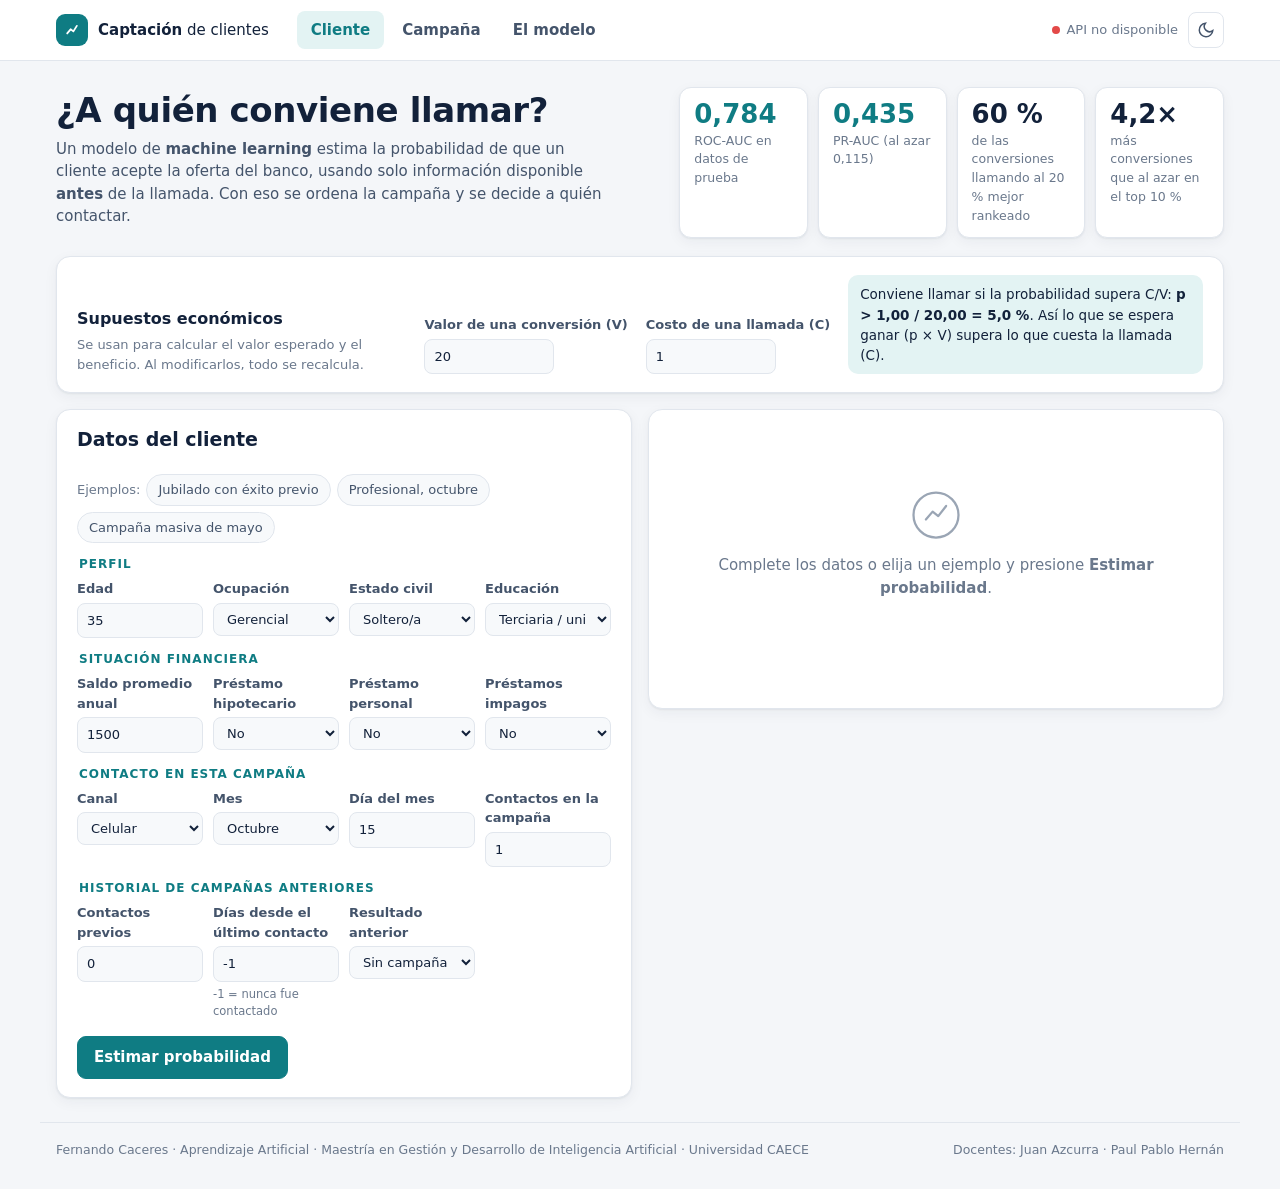
==== app/web/index.html @ a5e3975e "Add custom web frontend served by the API, Render blueprint and verified Docker setup Co-Authored-By" ====
<!doctype html>
<html lang="es">
<head>
<meta charset="utf-8">
<meta name="viewport" content="width=device-width, initial-scale=1">
<title>Captación de clientes</title>
<meta name="description" content="Demo del modelo pre-contacto que prioriza a qué clientes llamar en una campaña de marketing bancario. TP Final Aprendizaje Artificial, CAECE.">
<link rel="icon" href="data:image/svg+xml,%3Csvg xmlns='http://www.w3.org/2000/svg' viewBox='0 0 32 32'%3E%3Crect width='32' height='32' rx='8' fill='%230f7c83'/%3E%3Cpath d='M9 21l5-6 4 3 5-8' stroke='white' stroke-width='2.6' fill='none' stroke-linecap='round' stroke-linejoin='round'/%3E%3C/svg%3E">
<link rel="stylesheet" href="styles.css">
<script src="config.js"></script>
</head>
<body>
<header class="topbar">
  <div class="wrap topbar-inner">
    <a class="brand" href="#cliente">
      <span class="logo" aria-hidden="true"><svg viewBox="0 0 32 32"><path d="M9 21l5-6 4 3 5-8"/></svg></span>
      <span><b>Captación</b> de clientes</span>
    </a>
    <nav class="tabs" role="tablist" aria-label="Secciones">
      <button role="tab" data-tab="cliente" aria-selected="true">Cliente</button>
      <button role="tab" data-tab="campana" aria-selected="false">Campaña</button>
      <button role="tab" data-tab="modelo" aria-selected="false">El modelo</button>
    </nav>
    <div class="top-actions">
      <span id="api-status" class="api-status" title="Estado de la API"><i></i><span>Conectando…</span></span>
      <button id="theme-toggle" class="icon-btn" aria-label="Cambiar tema claro/oscuro" title="Tema">
        <svg viewBox="0 0 24 24"><path d="M21 12.8A9 9 0 1 1 11.2 3a7 7 0 0 0 9.8 9.8z"/></svg>
      </button>
    </div>
  </div>
</header>

<main class="wrap">
  <section class="intro">
    <div>
      <h1>¿A quién conviene llamar?</h1>
      <p>Un modelo de <b>machine learning</b> estima la probabilidad de que un cliente acepte la oferta del banco,
         usando solo información disponible <b>antes</b> de la llamada. Con eso se ordena la campaña y se decide a quién contactar.</p>
    </div>
    <div class="kpis" id="kpis" aria-label="Resultados del modelo en datos de prueba"></div>
  </section>

  <section class="assumptions card" aria-label="Supuestos económicos">
    <div>
      <h2>Supuestos económicos</h2>
      <p class="muted">Se usan para calcular el valor esperado y el beneficio. Al modificarlos, todo se recalcula.</p>
    </div>
    <label class="field compact">Valor de una conversión (V)
      <input type="number" id="v-value" min="0.1" step="1" value="20"></label>
    <label class="field compact">Costo de una llamada (C)
      <input type="number" id="c-value" min="0.01" step="0.5" value="1"></label>
    <div class="rule" id="rule-text"></div>
  </section>

  <!-- ===================== CLIENTE ===================== -->
  <section id="tab-cliente" class="tab-panel" role="tabpanel">
    <div class="grid-2">
      <form id="client-form" class="card" autocomplete="off">
        <div class="card-head">
          <h2>Datos del cliente</h2>
          <div class="presets" aria-label="Ejemplos">
            <span class="muted">Ejemplos:</span>
            <button type="button" class="chip" data-preset="exito">Jubilado con éxito previo</button>
            <button type="button" class="chip" data-preset="profesional">Profesional, octubre</button>
            <button type="button" class="chip" data-preset="masiva">Campaña masiva de mayo</button>
          </div>
        </div>

        <fieldset><legend>Perfil</legend>
          <div class="fields">
            <label class="field">Edad<input type="number" name="age" min="18" max="100" value="35" required></label>
            <label class="field">Ocupación<select name="job" data-levels="job"></select></label>
            <label class="field">Estado civil<select name="marital" data-levels="marital"></select></label>
            <label class="field">Educación<select name="education" data-levels="education"></select></label>
          </div>
        </fieldset>
        <fieldset><legend>Situación financiera</legend>
          <div class="fields">
            <label class="field">Saldo promedio anual<input type="number" name="balance" min="-20000" max="200000" value="1500" required></label>
            <label class="field">Préstamo hipotecario<select name="housing" data-levels="yesno"></select></label>
            <label class="field">Préstamo personal<select name="loan" data-levels="yesno"></select></label>
            <label class="field">Préstamos impagos<select name="default" data-levels="yesno"></select></label>
          </div>
        </fieldset>
        <fieldset><legend>Contacto en esta campaña</legend>
          <div class="fields">
            <label class="field">Canal<select name="contact" data-levels="contact"></select></label>
            <label class="field">Mes<select name="month" data-levels="month"></select></label>
            <label class="field">Día del mes<input type="number" name="day" min="1" max="31" value="15" required></label>
            <label class="field">Contactos en la campaña<input type="number" name="campaign" min="1" max="100" value="1" required></label>
          </div>
        </fieldset>
        <fieldset><legend>Historial de campañas anteriores</legend>
          <div class="fields">
            <label class="field">Contactos previos<input type="number" name="previous" min="0" max="300" value="0" required></label>
            <label class="field">Días desde el último contacto<input type="number" name="pdays" min="-1" max="999" value="-1" required>
              <small>-1 = nunca fue contactado</small></label>
            <label class="field">Resultado anterior<select name="poutcome" data-levels="poutcome"></select></label>
          </div>
        </fieldset>
        <div class="form-actions">
          <button type="submit" class="btn primary">Estimar probabilidad</button>
          <span class="form-error" id="form-error" role="alert"></span>
        </div>
      </form>

      <div class="card result" id="result" aria-live="polite">
        <div class="empty" id="result-empty">
          <svg viewBox="0 0 48 48" aria-hidden="true"><circle cx="24" cy="24" r="20"/><path d="M15 28l6-7 5 4 7-9"/></svg>
          <p>Complete los datos o elija un ejemplo y presione <b>Estimar probabilidad</b>.</p>
        </div>
        <div id="result-body" hidden>
          <div class="hero">
            <div>
              <div class="hero-label">Probabilidad de conversión</div>
              <div class="hero-value" id="r-prob">—</div>
            </div>
            <div class="decision" id="r-decision"></div>
          </div>
          <div class="meter" aria-hidden="true">
            <span class="thr-label" id="r-thr-label"></span>
            <div class="meter-track"><div class="meter-fill" id="r-meter"></div><div class="meter-thr" id="r-thr"></div></div>
            <div class="meter-scale"><span>0 %</span><span>100 %</span></div>
          </div>
          <div class="mini-stats">
            <div><span class="mini-label">Decil</span><span class="mini-value" id="r-decile">—</span><span class="mini-note">1 = 10 % de mejores clientes</span></div>
            <div><span class="mini-label">Valor esperado de llamar</span><span class="mini-value" id="r-ev">—</span><span class="mini-note">p × V − C</span></div>
            <div><span class="mini-label">vs tasa base</span><span class="mini-value" id="r-lift">—</span><span class="mini-note">11,7 % convierte en promedio</span></div>
          </div>
          <h3>¿Por qué? Las 3 variables con más peso</h3>
          <p class="muted small">Contribución SHAP: cuánto empuja cada variable la probabilidad hacia arriba o hacia abajo respecto de un cliente promedio.</p>
          <div id="r-factors" class="factors"></div>
          <p class="explanation" id="r-text"></p>
        </div>
      </div>
    </div>
  </section>

  <!-- ===================== CAMPAÑA ===================== -->
  <section id="tab-campana" class="tab-panel" role="tabpanel" hidden>
    <div class="card">
      <div class="card-head">
        <div>
          <h2>Priorizar una campaña</h2>
          <p class="muted">Suba un CSV con los clientes (mismas columnas que <code>banca_train.csv</code>; separador <code>,</code> o <code>;</code>)
             o use la muestra de 400 clientes reales del conjunto de prueba.</p>
        </div>
        <div class="upload-actions">
          <button type="button" class="btn" id="btn-sample">Usar muestra de ejemplo</button>
          <label class="btn primary file-btn">Subir CSV<input type="file" id="file-input" accept=".csv,text/csv"></label>
        </div>
      </div>
      <p class="form-error" id="batch-error" role="alert"></p>
    </div>

    <div id="campaign-body" hidden>
      <div class="card controls">
        <label class="field grow">% de clientes a llamar (los mejor rankeados)
          <div class="slider-row"><input type="range" id="pct" min="1" max="100" value="20"><output id="pct-out">20 %</output></div>
        </label>
        <div class="seg" role="group" aria-label="Atajos">
          <button type="button" class="chip" data-pct="10">Top 10 %</button>
          <button type="button" class="chip" data-pct="20">Top 20 %</button>
          <button type="button" class="chip" data-pct="thr">Umbral óptimo</button>
          <button type="button" class="chip" data-pct="100">Todos</button>
        </div>
      </div>

      <div class="kpis wide" id="camp-kpis"></div>

      <div class="grid-2">
        <figure class="card chart-card">
          <figcaption><h3>Conversiones capturadas según % llamado</h3>
            <p class="muted small">Esperadas por el modelo (suma de probabilidades) vs llamar al azar.</p></figcaption>
          <div class="legend" id="legend-gain"></div>
          <div class="chart" id="chart-gain"></div>
        </figure>
        <figure class="card chart-card">
          <figcaption><h3>Beneficio esperado según % llamado</h3>
            <p class="muted small">V × conversiones esperadas − C × llamadas.</p></figcaption>
          <div class="chart" id="chart-profit"></div>
        </figure>
      </div>

      <div class="card">
        <div class="card-head">
          <h3 id="table-title">Clientes a llamar</h3>
          <button type="button" class="btn" id="btn-download">Descargar listado (CSV)</button>
        </div>
        <div class="table-wrap"><table class="data" id="rank-table"></table></div>
        <p class="muted small" id="table-note"></p>
      </div>
    </div>
  </section>

  <!-- ===================== MODELO ===================== -->
  <section id="tab-modelo" class="tab-panel" role="tabpanel" hidden>
    <div class="grid-3">
      <article class="card info"><h3>Solo información previa a la llamada</h3>
        <p>La duración de la llamada predice muy bien, pero se conoce <b>después</b> de llamar. Usarla sería hacer trampa:
           con ella el ROC-AUC sube a <b id="m-dur"></b>, pero ese modelo no se puede usar para decidir. Esta app la rechaza.</p></article>
      <article class="card info"><h3>Datos limpios y evaluación honesta</h3>
        <p>Las <b id="m-overlap"></b> filas del archivo de prueba estaban repetidas en el de entrenamiento y se quitaron.
           El modelo se entrenó con <b id="m-train"></b> clientes y se evaluó una sola vez sobre <b id="m-test"></b> que nunca vio.</p></article>
      <article class="card info"><h3>Umbral económico</h3>
        <p>Conviene llamar si la ganancia esperada supera el costo: <b>p × V &gt; C</b>. Con V = 20 y C = 1 el umbral es
           <b>5 %</b>, y coincide con el óptimo encontrado en los datos: las probabilidades están bien calibradas.</p></article>
    </div>
    <div class="card">
      <h2>Resultados en datos de prueba</h2>
      <div class="table-wrap"><table class="data" id="metrics-table"></table></div>
      <p class="muted small">PR-AUC: calidad del ranking (al azar ≈ 0,115). Lift 10 %: cuántas veces más conversiones hay en el 10 % mejor rankeado que en promedio.
         Brier: error de las probabilidades (menor es mejor).</p>
    </div>
    <div class="card links">
      <a class="btn" href="https://fcaceres-create.github.io/caece-aprendizaje-artificial-tpfinal/presentacion/" target="_blank" rel="noopener">Ver la presentación</a>
      <a class="btn" href="https://github.com/fcaceres-create/caece-aprendizaje-artificial-tpfinal" target="_blank" rel="noopener">Código en GitHub</a>
      <a class="btn" id="docs-link" href="docs" target="_blank" rel="noopener">Documentación de la API</a>
    </div>
  </section>
</main>

<footer class="wrap footer">
  <span>Fernando Caceres · Aprendizaje Artificial · Maestría en Gestión y Desarrollo de Inteligencia Artificial · Universidad CAECE</span>
  <span>Docentes: Juan Azcurra · Paul Pablo Hernán</span>
</footer>

<div id="tooltip" class="tooltip" role="status" hidden></div>
<script src="app.js"></script>
</body>
</html>
---- app/web/styles.css ----
/* Tokens de color: claro por defecto, oscuro por preferencia del sistema o por el botón de tema. */
:root {
  color-scheme: light;
  --bg: #f4f6f9;
  --surface: #ffffff;
  --surface-2: #f7f9fb;
  --line: #e1e6ed;
  --ink: #12213a;
  --ink-2: #44546b;
  --muted: #6a788c;
  --brand: #0f7c83;
  --brand-ink: #ffffff;
  --brand-soft: #e3f3f3;
  --pos: #2a78d6;          /* aumenta la probabilidad */
  --neg: #e34948;          /* reduce la probabilidad */
  --s2: #eb6834;           /* serie 2 (conversiones reales) */
  --good: #0a7d0a;
  --good-soft: #e5f5e5;
  --warn-ink: #8a5300;
  --warn-soft: #fff2d9;
  --chart-ref: #9aa5b4;
  --grid: #eceff3;
  --shadow: 0 1px 2px rgba(18, 33, 58, .06), 0 4px 14px rgba(18, 33, 58, .05);
}
@media (prefers-color-scheme: dark) {
  :root:not([data-theme="light"]) {
    color-scheme: dark;
    --bg: #0f1520; --surface: #182130; --surface-2: #1d2738; --line: #2a3546;
    --ink: #edf1f7; --ink-2: #c3ccd8; --muted: #8e9bad;
    --brand: #2bb0b8; --brand-ink: #06232a; --brand-soft: #143a3f;
    --pos: #3987e5; --neg: #e66767; --s2: #d95926; --good: #4cc14c; --good-soft: #17331d;
    --warn-ink: #f2bf5e; --warn-soft: #3a2c12; --chart-ref: #6c788a; --grid: #243043;
    --shadow: 0 1px 2px rgba(0, 0, 0, .3);
  }
}
:root[data-theme="dark"] {
  color-scheme: dark;
  --bg: #0f1520; --surface: #182130; --surface-2: #1d2738; --line: #2a3546;
  --ink: #edf1f7; --ink-2: #c3ccd8; --muted: #8e9bad;
  --brand: #2bb0b8; --brand-ink: #06232a; --brand-soft: #143a3f;
  --pos: #3987e5; --neg: #e66767; --s2: #d95926; --good: #4cc14c; --good-soft: #17331d;
  --warn-ink: #f2bf5e; --warn-soft: #3a2c12; --chart-ref: #6c788a; --grid: #243043;
  --shadow: 0 1px 2px rgba(0, 0, 0, .3);
}

* { box-sizing: border-box; }
html { -webkit-text-size-adjust: 100%; }
body {
  margin: 0; background: var(--bg); color: var(--ink);
  font: 15px/1.5 "Segoe UI", system-ui, -apple-system, Roboto, "Helvetica Neue", Arial, sans-serif;
}
.wrap { max-width: 1200px; margin: 0 auto; padding: 0 16px; }
h1, h2, h3 { margin: 0 0 6px; line-height: 1.25; }
h1 { font-size: clamp(24px, 3.4vw, 34px); letter-spacing: -.4px; }
h2 { font-size: 19px; }
h3 { font-size: 16px; }
p { margin: 0 0 8px; }
code { font-family: Consolas, "SF Mono", Menlo, monospace; font-size: .9em; background: var(--surface-2); padding: 1px 5px; border-radius: 4px; }
.muted { color: var(--muted); }
.small { font-size: 13px; }
a { color: var(--brand); }

/* --- Barra superior --- */
.topbar { position: sticky; top: 0; z-index: 10; background: var(--surface); border-bottom: 1px solid var(--line); }
.topbar-inner { display: flex; align-items: center; gap: 18px; height: 60px; }
.brand { display: flex; align-items: center; gap: 10px; color: var(--ink); text-decoration: none; white-space: nowrap; }
.logo { width: 32px; height: 32px; border-radius: 9px; background: var(--brand); display: grid; place-items: center; }
.logo svg { width: 22px; height: 22px; fill: none; stroke: var(--brand-ink); stroke-width: 2.6; stroke-linecap: round; stroke-linejoin: round; }
.tabs { display: flex; gap: 4px; margin-left: 10px; }
.tabs button {
  border: 0; background: none; color: var(--ink-2); font: inherit; font-weight: 600; padding: 8px 14px;
  border-radius: 8px; cursor: pointer;
}
.tabs button:hover { background: var(--surface-2); }
.tabs button[aria-selected="true"] { background: var(--brand-soft); color: var(--brand); }
.top-actions { margin-left: auto; display: flex; align-items: center; gap: 10px; }
.api-status { display: flex; align-items: center; gap: 6px; font-size: 13px; color: var(--muted); white-space: nowrap; }
.api-status i { width: 8px; height: 8px; border-radius: 50%; background: var(--chart-ref); }
.api-status.ok i { background: var(--good); }
.api-status.err i { background: var(--neg); }
.icon-btn { width: 36px; height: 36px; border-radius: 8px; border: 1px solid var(--line); background: var(--surface); cursor: pointer; display: grid; place-items: center; }
.icon-btn svg { width: 18px; height: 18px; fill: none; stroke: var(--ink-2); stroke-width: 2; }

/* --- Intro y KPI --- */
.intro { display: grid; grid-template-columns: 1.1fr 1fr; gap: 24px; align-items: center; padding: 26px 0 18px; }
.intro p { color: var(--ink-2); max-width: 560px; }
.kpis { display: grid; grid-template-columns: repeat(4, minmax(0, 1fr)); gap: 10px; }
.kpis.wide { margin: 14px 0; }
.kpi { background: var(--surface); border: 1px solid var(--line); border-radius: 12px; padding: 12px 14px; box-shadow: var(--shadow); min-width: 0; }
.kpi .v { font-size: 26px; font-weight: 700; line-height: 1.1; font-variant-numeric: tabular-nums; }
.kpi .l { font-size: 12.5px; color: var(--muted); margin-top: 3px; }
.kpi.accent .v { color: var(--brand); }

/* --- Tarjetas --- */
.card { background: var(--surface); border: 1px solid var(--line); border-radius: 14px; padding: 18px 20px; box-shadow: var(--shadow); margin-bottom: 16px; }
.card-head { display: flex; justify-content: space-between; align-items: flex-start; gap: 16px; flex-wrap: wrap; margin-bottom: 8px; }
.grid-2 { display: grid; grid-template-columns: 1fr 1fr; gap: 16px; align-items: start; }
.grid-3 { display: grid; grid-template-columns: repeat(3, 1fr); gap: 16px; }
.grid-2 > .card, .grid-3 > .card { margin-bottom: 0; }
.tab-panel { margin-bottom: 24px; }
.tab-panel > .grid-2, .tab-panel > .grid-3 { margin-bottom: 16px; }

.assumptions { display: grid; grid-template-columns: 1.3fr auto auto 1.4fr; gap: 18px; align-items: end; }
.assumptions h2 { font-size: 16px; }
.assumptions p { margin: 0; font-size: 13px; }
.rule { background: var(--brand-soft); border-radius: 10px; padding: 9px 12px; font-size: 13.5px; color: var(--ink); }

/* --- Formulario --- */
fieldset { border: 0; padding: 0; margin: 12px 0 0; }
legend { font-size: 12px; text-transform: uppercase; letter-spacing: 1px; color: var(--brand); font-weight: 700; margin-bottom: 6px; }
.fields { display: grid; grid-template-columns: repeat(4, minmax(0, 1fr)); gap: 10px; }
.field { display: flex; flex-direction: column; gap: 4px; font-size: 13px; color: var(--ink-2); font-weight: 600; min-width: 0; }
.field small { font-weight: 400; color: var(--muted); font-size: 11.5px; }
.field.compact input { width: 130px; }
.field.grow { flex: 1; }
input[type=number], select {
  font: inherit; font-weight: 400; color: var(--ink); background: var(--surface-2); border: 1px solid var(--line);
  border-radius: 8px; padding: 7px 9px; width: 100%; min-width: 0;
}
input:focus-visible, select:focus-visible, button:focus-visible, .file-btn:focus-within { outline: 2px solid var(--brand); outline-offset: 2px; }
.form-actions { display: flex; align-items: center; gap: 14px; margin-top: 16px; flex-wrap: wrap; }
.form-error { color: var(--neg); font-size: 13.5px; margin: 0; }
.form-error:empty { display: none; }

.btn {
  display: inline-flex; align-items: center; gap: 8px; font: inherit; font-weight: 600; padding: 9px 16px; border-radius: 9px;
  border: 1px solid var(--line); background: var(--surface); color: var(--ink); cursor: pointer; text-decoration: none;
}
.btn:hover { background: var(--surface-2); }
.btn.primary { background: var(--brand); border-color: var(--brand); color: var(--brand-ink); }
.btn.primary:hover { filter: brightness(1.07); }
.btn[disabled] { opacity: .55; cursor: progress; }
.file-btn input { position: absolute; width: 1px; height: 1px; opacity: 0; }
.file-btn { position: relative; }
.chip { font: inherit; font-size: 13px; padding: 5px 11px; border-radius: 999px; border: 1px solid var(--line); background: var(--surface-2); color: var(--ink-2); cursor: pointer; }
.chip:hover, .chip.active { border-color: var(--brand); color: var(--brand); background: var(--brand-soft); }
.presets { display: flex; flex-wrap: wrap; gap: 6px; align-items: center; font-size: 13px; }

/* --- Resultado --- */
.result { position: sticky; top: 76px; min-height: 300px; }
.empty { display: grid; place-items: center; text-align: center; gap: 12px; padding: 60px 20px; color: var(--muted); }
.empty svg { width: 54px; height: 54px; fill: none; stroke: var(--chart-ref); stroke-width: 2; stroke-linecap: round; stroke-linejoin: round; }
.hero { display: flex; justify-content: space-between; align-items: flex-end; gap: 12px; flex-wrap: wrap; }
.hero-label { font-size: 13px; color: var(--muted); font-weight: 600; }
.hero-value { font-size: 54px; font-weight: 800; line-height: 1; letter-spacing: -1px; font-variant-numeric: tabular-nums; }
.decision { display: inline-flex; align-items: center; gap: 8px; padding: 8px 14px; border-radius: 10px; font-weight: 700; font-size: 15px; }
.decision svg { width: 18px; height: 18px; fill: none; stroke: currentColor; stroke-width: 2.5; stroke-linecap: round; stroke-linejoin: round; }
.decision.call { background: var(--good-soft); color: var(--good); }
.decision.skip { background: var(--warn-soft); color: var(--warn-ink); }
.meter { margin: 16px 0 6px; }
.meter-track { position: relative; height: 10px; background: var(--surface-2); border: 1px solid var(--line); border-radius: 999px; }
.meter-fill { position: absolute; left: 0; top: 0; bottom: 0; border-radius: 999px; background: var(--brand); transition: width .35s ease; }
.meter-thr { position: absolute; top: -5px; bottom: -5px; width: 2px; background: var(--ink); }
.meter-scale { display: flex; justify-content: space-between; font-size: 11.5px; color: var(--muted); margin-top: 4px; position: relative; }
.mini-stats { display: grid; grid-template-columns: repeat(3, 1fr); gap: 10px; margin: 14px 0 18px; }
.mini-stats > div { background: var(--surface-2); border-radius: 10px; padding: 10px 12px; display: flex; flex-direction: column; min-width: 0; }
.mini-label { font-size: 12px; color: var(--muted); font-weight: 600; }
.mini-value { font-size: 22px; font-weight: 700; font-variant-numeric: tabular-nums; }
.mini-note { font-size: 11.5px; color: var(--muted); }
.factors { display: flex; flex-direction: column; gap: 10px; margin: 10px 0 14px; }
.factor { display: grid; grid-template-columns: minmax(120px, 1.1fr) 2fr 64px; gap: 10px; align-items: center; font-size: 14px; }
.factor .name b { display: block; }
.factor .name span { color: var(--muted); font-size: 12.5px; }
.factor .bar-area { position: relative; height: 22px; }
.factor .axis { position: absolute; left: 50%; top: -3px; bottom: -3px; width: 1px; background: var(--chart-ref); }
.factor .bar { position: absolute; top: 3px; height: 16px; border-radius: 4px; }
.factor .bar.pos { left: 50%; background: var(--pos); border-radius: 0 4px 4px 0; }
.factor .bar.neg { right: 50%; background: var(--neg); border-radius: 4px 0 0 4px; }
.factor .val { font-variant-numeric: tabular-nums; font-weight: 600; text-align: right; }
.factor-legend { display: flex; justify-content: space-between; font-size: 12px; color: var(--muted); margin-top: -4px; }
.explanation { background: var(--surface-2); border-left: 3px solid var(--brand); padding: 10px 12px; border-radius: 0 8px 8px 0; font-size: 14px; color: var(--ink-2); }

/* --- Campaña --- */
.upload-actions { display: flex; gap: 10px; flex-wrap: wrap; }
.controls { display: flex; align-items: flex-end; gap: 18px; flex-wrap: wrap; }
.slider-row { display: flex; align-items: center; gap: 12px; }
.slider-row input[type=range] { flex: 1; accent-color: var(--brand); height: 24px; }
.slider-row output { min-width: 56px; font-weight: 700; font-size: 18px; font-variant-numeric: tabular-nums; color: var(--ink); }
.seg { display: flex; gap: 6px; flex-wrap: wrap; }
.chart-card { margin: 0; }
.chart-card figcaption { margin-bottom: 6px; }
.chart { position: relative; width: 100%; height: 260px; }
.chart svg { width: 100%; height: 100%; display: block; overflow: visible; }
.chart .gridline { stroke: var(--grid); stroke-width: 1; }
.chart .axis-label { fill: var(--muted); font-size: 11px; }
.chart .line { fill: none; stroke-width: 2; stroke-linejoin: round; }
.chart .ref { stroke: var(--chart-ref); stroke-dasharray: 4 4; }
.chart .series { stroke: var(--pos); }
.chart .area { fill: var(--pos); opacity: .08; }
.chart .marker { fill: var(--pos); stroke: var(--surface); stroke-width: 2; }
.chart .sel-line { stroke: var(--ink); stroke-width: 1; stroke-dasharray: 3 3; }
.chart .zero { stroke: var(--chart-ref); stroke-width: 1; }
.chart .hover-line { stroke: var(--ink-2); stroke-width: 1; }
.chart .direct { fill: var(--ink-2); font-size: 11.5px; font-weight: 600; }
.legend { display: flex; gap: 16px; font-size: 12.5px; color: var(--ink-2); margin-bottom: 4px; }
.legend span { display: inline-flex; align-items: center; gap: 6px; }
.legend i { width: 18px; height: 0; border-top: 2px solid var(--pos); display: inline-block; }
.legend i.ref { border-top: 2px dashed var(--chart-ref); }
.table-wrap { overflow-x: auto; }
table.data { border-collapse: collapse; width: 100%; font-size: 13.5px; }
table.data th { text-align: left; font-size: 12px; text-transform: uppercase; letter-spacing: .5px; color: var(--muted); padding: 8px 10px; border-bottom: 1px solid var(--line); white-space: nowrap; }
table.data td { padding: 7px 10px; border-bottom: 1px solid var(--line); white-space: nowrap; font-variant-numeric: tabular-nums; }
table.data tr.hl td { background: var(--brand-soft); font-weight: 600; }
.pbar { display: inline-block; width: 70px; height: 7px; background: var(--surface-2); border-radius: 4px; margin-right: 8px; vertical-align: middle; overflow: hidden; }
.pbar i { display: block; height: 100%; background: var(--pos); border-radius: 4px; }
.tag { display: inline-block; padding: 2px 9px; border-radius: 999px; font-size: 12px; font-weight: 700; }
.tag.call { background: var(--good-soft); color: var(--good); }
.tag.skip { background: var(--warn-soft); color: var(--warn-ink); }
.tag.yes { background: var(--brand-soft); color: var(--brand); }

/* --- Modelo --- */
.info p { font-size: 14px; color: var(--ink-2); margin: 0; }
.links { display: flex; gap: 10px; flex-wrap: wrap; }

.tooltip {
  position: fixed; z-index: 30; pointer-events: none; background: var(--surface); color: var(--ink);
  border: 1px solid var(--line); border-radius: 8px; padding: 8px 10px; font-size: 12.5px; box-shadow: var(--shadow); min-width: 150px;
}
.tooltip .t-head { color: var(--muted); font-size: 11.5px; margin-bottom: 4px; }
.tooltip .t-row { display: flex; align-items: center; gap: 8px; }
.tooltip .t-row b { font-size: 14px; }
.tooltip .t-key { width: 14px; border-top: 2px solid var(--pos); }
.tooltip .t-key.ref { border-top: 2px dashed var(--chart-ref); }

.footer { display: flex; justify-content: space-between; gap: 12px; flex-wrap: wrap; font-size: 12.5px; color: var(--muted); padding: 18px 16px 30px; border-top: 1px solid var(--line); }

/* --- Responsive --- */
@media (max-width: 960px) {
  .intro, .grid-2, .grid-3 { grid-template-columns: 1fr; }
  .assumptions { grid-template-columns: 1fr 1fr; }
  .assumptions > div:first-child, .rule { grid-column: 1 / -1; }
  .result { position: static; }
}
@media (max-width: 640px) {
  .topbar-inner { height: auto; flex-wrap: wrap; padding-top: 8px; padding-bottom: 8px; gap: 8px; }
  .tabs { order: 3; width: 100%; margin-left: 0; overflow-x: auto; }
  .api-status span { display: none; }
  .kpis { grid-template-columns: repeat(2, minmax(0, 1fr)); }
  .fields { grid-template-columns: repeat(2, minmax(0, 1fr)); }
  .field.compact input { width: 100%; }
  .mini-stats { grid-template-columns: 1fr; }
  .hero-value { font-size: 44px; }
  .factor { grid-template-columns: 1fr 1.4fr 54px; }
}
.legend i.real { border-top-color: var(--s2); }
.tooltip .t-key.base { border-top-color: var(--pos); }
.tooltip .t-key.real { border-top-color: var(--s2); }
[hidden] { display: none !important; }
.meter { position: relative; padding-top: 20px; }
.thr-label { position: absolute; top: 0; transform: translateX(-50%); font-size: 11.5px; color: var(--ink-2); font-weight: 600; white-space: nowrap; }
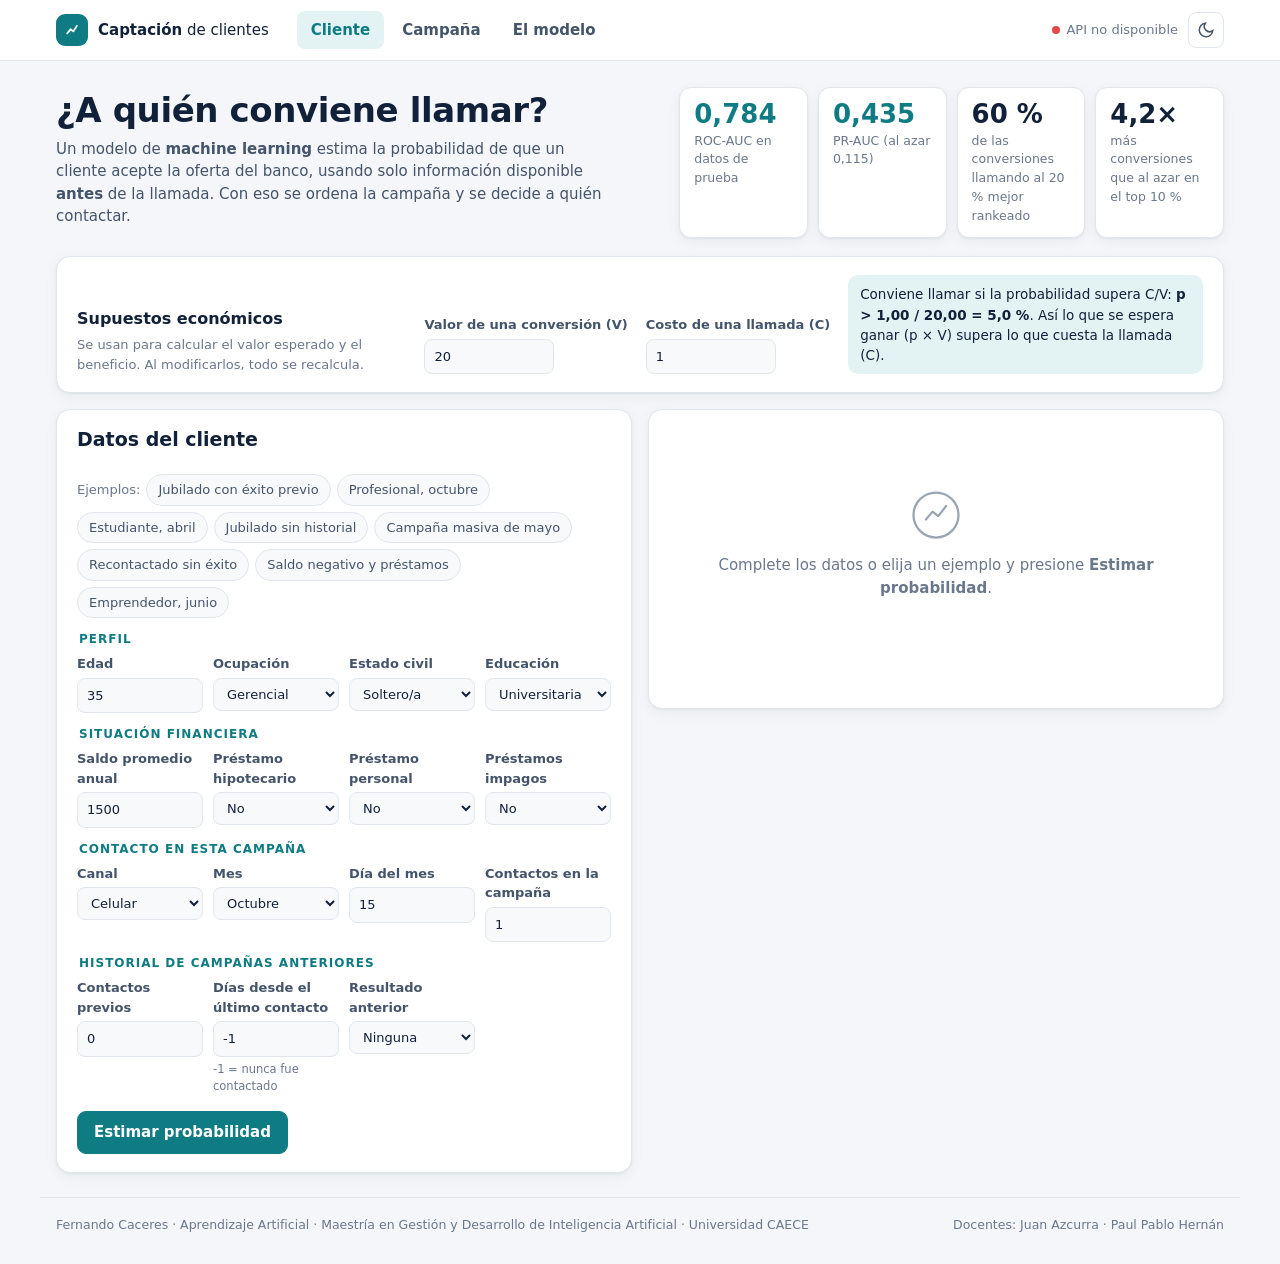
==== commit 1adc0eaa: "Presentation review: data preparation section, glossary tooltips, plain-language slides; app fixes; " ====
--- a/app/web/index.html
+++ b/app/web/index.html
@@ -62,7 +62,12 @@
             <span class="muted">Ejemplos:</span>
             <button type="button" class="chip" data-preset="exito">Jubilado con éxito previo</button>
             <button type="button" class="chip" data-preset="profesional">Profesional, octubre</button>
+            <button type="button" class="chip" data-preset="estudiante">Estudiante, abril</button>
+            <button type="button" class="chip" data-preset="jubilado_nuevo">Jubilado sin historial</button>
             <button type="button" class="chip" data-preset="masiva">Campaña masiva de mayo</button>
+            <button type="button" class="chip" data-preset="fracaso">Recontactado sin éxito</button>
+            <button type="button" class="chip" data-preset="deuda">Saldo negativo y préstamos</button>
+            <button type="button" class="chip" data-preset="emprendedor">Emprendedor, junio</button>
           </div>
         </div>
 
@@ -108,6 +113,10 @@
         <div class="empty" id="result-empty">
           <svg viewBox="0 0 48 48" aria-hidden="true"><circle cx="24" cy="24" r="20"/><path d="M15 28l6-7 5 4 7-9"/></svg>
           <p>Complete los datos o elija un ejemplo y presione <b>Estimar probabilidad</b>.</p>
+        </div>
+        <div class="result-error" id="result-error" hidden>
+          <svg viewBox="0 0 24 24" aria-hidden="true"><circle cx="12" cy="12" r="10"/><path d="M12 7v6M12 17h.01"/></svg>
+          <div><b>No se pudo estimar</b><p id="result-error-msg"></p></div>
         </div>
         <div id="result-body" hidden>
           <div class="hero">
@@ -212,10 +221,23 @@
       <p class="muted small">PR-AUC: calidad del ranking (al azar ≈ 0,115). Lift 10 %: cuántas veces más conversiones hay en el 10 % mejor rankeado que en promedio.
          Brier: error de las probabilidades (menor es mejor).</p>
     </div>
-    <div class="card links">
-      <a class="btn" href="https://fcaceres-create.github.io/caece-aprendizaje-artificial-tpfinal/presentacion/" target="_blank" rel="noopener">Ver la presentación</a>
-      <a class="btn" href="https://github.com/fcaceres-create/caece-aprendizaje-artificial-tpfinal" target="_blank" rel="noopener">Código en GitHub</a>
-      <a class="btn" id="docs-link" href="docs" target="_blank" rel="noopener">Documentación de la API</a>
+    <div class="card">
+      <h2>Material del trabajo</h2>
+      <div class="links">
+        <a class="btn" href="https://fcaceres-create.github.io/caece-aprendizaje-artificial-tpfinal/presentacion/" target="_blank" rel="noopener">Ver la presentación</a>
+        <a class="btn" href="https://github.com/fcaceres-create/caece-aprendizaje-artificial-tpfinal" target="_blank" rel="noopener">Código en GitHub</a>
+        <a class="btn" href="https://github.com/fcaceres-create/caece-aprendizaje-artificial-tpfinal/blob/main/reports/informe_final.pdf" target="_blank" rel="noopener">Informe final (PDF)</a>
+        <a class="btn" id="docs-link" href="docs" target="_blank" rel="noopener">Documentación de la API</a>
+      </div>
+      <h3 style="margin-top:16px">Notebooks en Google Colab</h3>
+      <div class="links colab-links">
+        <a class="btn primary" href="https://colab.research.google.com/github/fcaceres-create/caece-aprendizaje-artificial-tpfinal/blob/main/notebooks/TP_final_colab.ipynb" target="_blank" rel="noopener">▶ Reproducir todo el trabajo</a>
+        <a class="btn" href="https://colab.research.google.com/github/fcaceres-create/caece-aprendizaje-artificial-tpfinal/blob/main/notebooks/01_eda.ipynb" target="_blank" rel="noopener">1 · Exploración de datos</a>
+        <a class="btn" href="https://colab.research.google.com/github/fcaceres-create/caece-aprendizaje-artificial-tpfinal/blob/main/notebooks/02_modelado.ipynb" target="_blank" rel="noopener">2 · Modelado</a>
+        <a class="btn" href="https://colab.research.google.com/github/fcaceres-create/caece-aprendizaje-artificial-tpfinal/blob/main/notebooks/03_evaluacion_y_negocio.ipynb" target="_blank" rel="noopener">3 · Evaluación y negocio</a>
+      </div>
+      <p class="muted small">El primero ejecuta el trabajo de punta a punta (descarga los datos, prepara, evalúa y explica). Los otros
+         tres muestran el análisis detallado con sus resultados ya cargados.</p>
     </div>
   </section>
 </main>
--- a/app/web/styles.css
+++ b/app/web/styles.css
@@ -248,3 +248,13 @@
 [hidden] { display: none !important; }
 .meter { position: relative; padding-top: 20px; }
 .thr-label { position: absolute; top: 0; transform: translateX(-50%); font-size: 11.5px; color: var(--ink-2); font-weight: 600; white-space: nowrap; }
+.result-error { display: flex; gap: 12px; align-items: flex-start; background: #fdf0eb; border: 1px solid #f3c9b8; color: #8a2c0d;
+  border-radius: 12px; padding: 16px; margin: 40px 0; }
+:root[data-theme="dark"] .result-error { background: #3a1d14; border-color: #6b3020; color: #f5b8a3; }
+@media (prefers-color-scheme: dark) { :root:not([data-theme="light"]) .result-error { background: #3a1d14; border-color: #6b3020; color: #f5b8a3; } }
+.result-error svg { width: 26px; height: 26px; flex: 0 0 auto; fill: none; stroke: currentColor; stroke-width: 2; stroke-linecap: round; }
+.result-error b { font-size: 16px; display: block; margin-bottom: 4px; }
+.result-error p { margin: 0; font-size: 14px; line-height: 1.45; }
+.field.bad input, .field.bad select { border-color: var(--neg); outline: 2px solid var(--neg); outline-offset: 0; }
+.result.loading #result-body { opacity: .45; transition: opacity .2s; }
+.colab-links .btn { font-size: 14px; }
